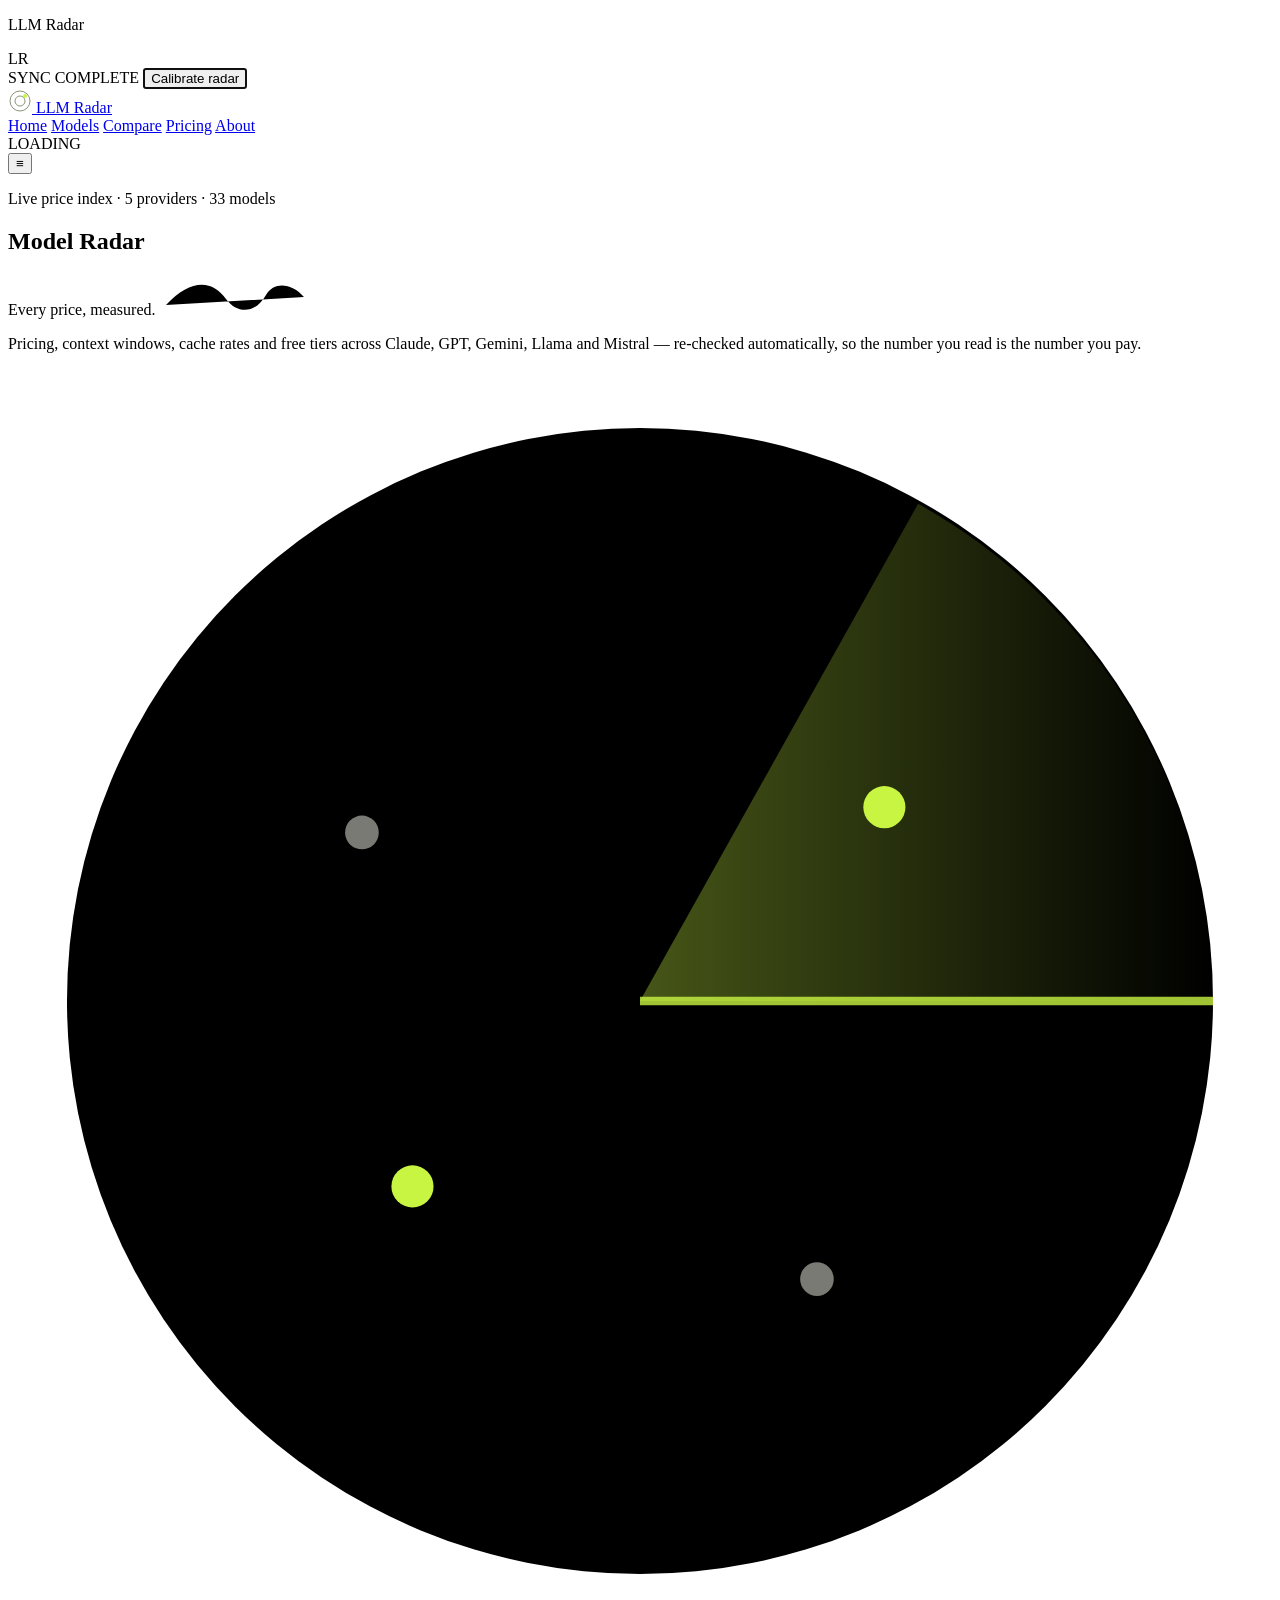
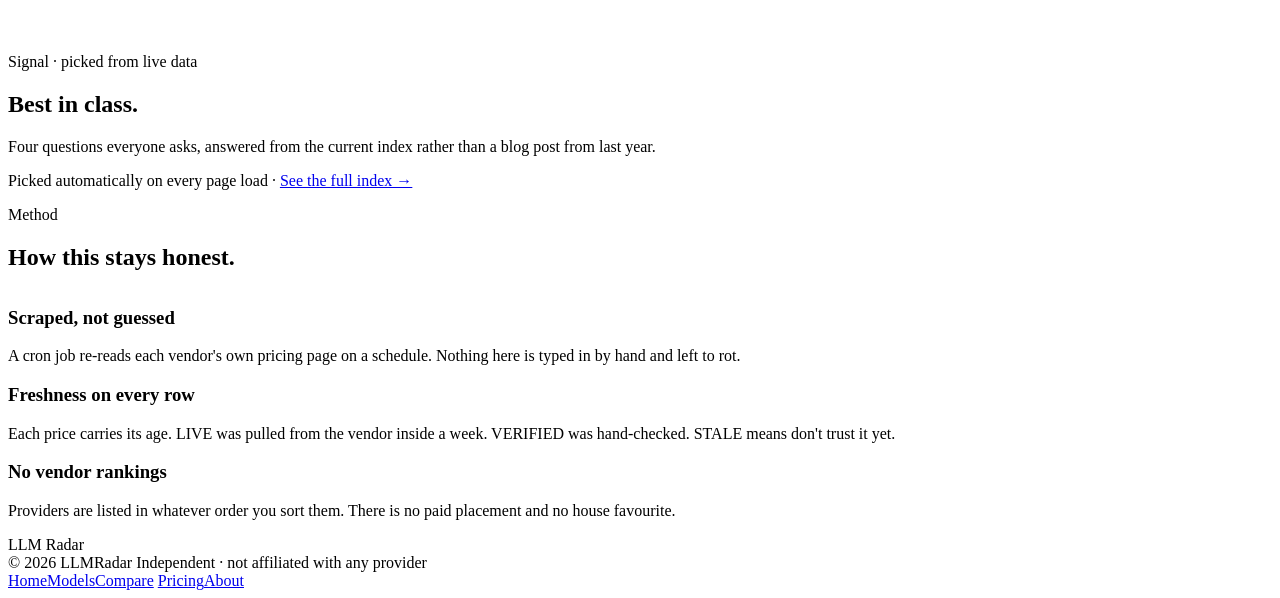
==== static/index.html @ 9550b8ca "Deploy to GitHub Pages via Actions Scraper runs on a 6-hourly cron in CI, exports the DB to static J" ====
<!doctype html>
<html lang="en">
<head>
<meta charset="utf-8">
<meta name="viewport" content="width=device-width, initial-scale=1">
<title>LLMRadar — The LLM Price Index</title>
<meta name="description" content="Live pricing, context windows, cache rates and free tiers for every major AI model — Claude, GPT, Gemini, Llama and Mistral. Updated automatically.">
<link rel="icon" href="data:image/svg+xml,%3Csvg xmlns='http://www.w3.org/2000/svg' viewBox='0 0 100 100'%3E%3Crect width='100' height='100' fill='%231a2415'/%3E%3Ccircle cx='50' cy='50' r='30' fill='none' stroke='%23c8f542' stroke-width='6'/%3E%3Cline x1='50' y1='50' x2='74' y2='26' stroke='%23c8f542' stroke-width='6'/%3E%3C/svg%3E">
<link rel="preconnect" href="https://fonts.googleapis.com">
<link rel="preconnect" href="https://fonts.gstatic.com" crossorigin>
<link href="https://fonts.googleapis.com/css2?family=Fraunces:ital,opsz,wght@0,9..144,400..650;1,9..144,400..650&family=Archivo:wght@400;500;600;700&family=JetBrains+Mono:wght@400;500;700&display=swap" rel="stylesheet">
<link rel="stylesheet" href="styles.css">
</head>
<body aria-busy="true">

<div id="gate">
  <p class="gate-kicker">LLM Radar</p>
  <div class="gate-mark">LR</div>
  <div class="gate-rule"></div>
  <span class="gate-counter">SYNCING 000</span>
  <button class="gate-btn" type="button">
    <span class="gate-btn-label">Calibrate radar</span>
    <span class="gate-progress"></span>
  </button>
</div>

<header class="site-header">
  <div class="header-inner">
    <a class="brand" href="index.html">
      <svg width="24" height="24" viewBox="0 0 24 24" aria-hidden="true">
        <circle cx="12" cy="12" r="10" fill="none" stroke="#8a9578" stroke-width="1"/>
        <circle cx="12" cy="12" r="5" fill="none" stroke="#8a9578" stroke-width="1"/>
        <circle cx="17" cy="7" r="2" fill="#c8f542"/>
      </svg>
      LLM Radar
    </a>
    <nav class="nav">
      <a href="index.html">Home</a>
      <a href="models.html">Models</a>
      <a href="compare.html">Compare</a>
      <a href="pricing.html">Pricing</a>
      <a href="about.html">About</a>
    </nav>
    <div class="header-status"><span class="dot live"></span><span class="header-status-text">LOADING</span></div>
    <button class="nav-toggle" type="button" aria-expanded="false" aria-label="Menu">≡</button>
  </div>
</header>

<main>
  <section class="hero">
    <div class="wrap hero-inner" id="hero">
      <p class="eyebrow reveal-word" style="animation-delay:0ms">Live price index · 5 providers · <span id="eyebrow-count">33</span> models</p>

      <h1 class="display">
        <span class="reveal-word" style="animation-delay:70ms">Model</span>
        <span class="reveal-word ital lime" style="animation-delay:140ms">Radar</span>
      </h1>

      <p class="hero-sub">
        <span class="reveal-word" style="animation-delay:210ms">Every price,</span>
        <span class="reveal-word lime" style="animation-delay:280ms">measured.</span>
        <svg class="scribble" width="150" height="40" viewBox="0 0 150 40" aria-hidden="true">
          <path d="M6 30 C30 4, 52 4, 66 24 C78 40, 96 38, 106 20 C114 6, 132 8, 144 22"/>
        </svg>
      </p>

      <p class="hero-lede reveal-word" style="animation-delay:350ms">
        Pricing, context windows, cache rates and free tiers across Claude, GPT, Gemini, Llama and
        Mistral — re-checked automatically, so the number you read is the number you pay.
      </p>

      <svg class="radar" viewBox="0 0 150 150" aria-hidden="true">
        <defs>
          <linearGradient id="sweepg" x1="0" y1="0" x2="1" y2="0">
            <stop offset="0%" stop-color="#c8f542" stop-opacity="0.35"/>
            <stop offset="100%" stop-color="#c8f542" stop-opacity="0"/>
          </linearGradient>
        </defs>
        <circle class="ring" cx="75" cy="75" r="68"/>
        <circle class="ring" cx="75" cy="75" r="40"/>
        <line class="cross" x1="7" y1="75" x2="143" y2="75"/>
        <line class="cross" x1="75" y1="7" x2="75" y2="143"/>
        <g class="sweep"><path d="M75 75 L143 75 A68 68 0 0 0 108 16 Z" fill="url(#sweepg)"/>
          <line x1="75" y1="75" x2="143" y2="75" stroke="#c8f542" stroke-width="1" opacity="0.8"/></g>
        <circle cx="104" cy="52" r="2.5" fill="#c8f542"/>
        <circle cx="48" cy="97" r="2.5" fill="#c8f542"/>
        <circle cx="96" cy="108" r="2" fill="#f1f4e6" opacity="0.5"/>
        <circle cx="42" cy="55" r="2" fill="#f1f4e6" opacity="0.5"/>
      </svg>

      <div class="stat-grid" id="stats"></div>
    </div>

    <div class="ticker" id="ticker" aria-hidden="true"><div class="ticker-track"></div></div>
  </section>

  <section class="sec">
    <div class="wrap">
      <p class="eyebrow">Signal · picked from live data</p>
      <h2 class="display">Best in <span class="q">class.</span></h2>
      <p class="sec-lede">Four questions everyone asks, answered from the current index rather than a blog post from last year.</p>
      <div class="card-grid" id="picks"></div>
      <p class="table-foot">Picked automatically on every page load · <a class="linkbtn" href="compare.html">See the full index →</a></p>
    </div>
  </section>

  <section class="sec">
    <div class="wrap">
      <p class="eyebrow">Method</p>
      <h2 class="display">How this stays <span class="q">honest.</span></h2>
      <div class="card-grid" style="margin-top:36px">
        <div class="card">
          <h3>Scraped, not guessed</h3>
          <p class="card-best">A cron job re-reads each vendor's own pricing page on a schedule. Nothing here is typed in by hand and left to rot.</p>
        </div>
        <div class="card">
          <h3>Freshness on every row</h3>
          <p class="card-best">Each price carries its age. <span class="lime">LIVE</span> was pulled from the vendor inside a week. VERIFIED was hand-checked. STALE means don't trust it yet.</p>
        </div>
        <div class="card">
          <h3>No vendor rankings</h3>
          <p class="card-best">Providers are listed in whatever order you sort them. There is no paid placement and no house favourite.</p>
        </div>
      </div>
    </div>
  </section>
</main>

<footer class="site-footer">
  <div class="wrap">
    <div class="ghost-mark">LLM Radar</div>
    <div class="foot-meta">
      <span>© 2026 LLMRadar</span>
      <span>Independent · not affiliated with any provider</span>
      <nav>
        <a href="index.html">Home</a><a href="models.html">Models</a><a href="compare.html">Compare</a>
        <a href="pricing.html">Pricing</a><a href="about.html">About</a>
      </nav>
    </div>
  </div>
</footer>

<script src="core.js"></script>
<script>
LR.boot(function (models) {
  const { esc, usd, tokens, freshness } = LR;

  document.getElementById("eyebrow-count").textContent = models.length;
  document.getElementById("hero").classList.add("revealed");

  /* ---- stats ---- */
  const priced = models.filter((m) => m.input_price != null);
  const live = models.filter((m) => freshness(m).state === "live");
  const cheapest = [...priced].sort((a, b) => a.input_price - b.input_price)[0];
  const providers = [...new Set(models.map((m) => m.provider))];

  document.getElementById("stats").innerHTML = [
    ["Models tracked", models.length, "Across " + providers.length + " providers"],
    ["Providers", providers.length, providers.map((p) => LR.PROVIDER_LABEL[p] || p).join(" · ")],
    ["Live rows", `<span class="lime">${live.length}</span>`, "Re-fetched < 7 days"],
    ["Cheapest input", cheapest ? usd(cheapest.input_price) : "—",
      cheapest ? esc(cheapest.model_id) + " · per 1M" : ""],
  ].map(([k, v, s]) =>
    `<div class="stat"><div class="k">${k}</div><div class="v">${v}</div><span class="s">${s}</span></div>`
  ).join("");

  LR.observe(".stat-grid");

  /* ---- ticker ---- */
  const items = [...priced].sort((a, b) => a.input_price - b.input_price).slice(0, 10)
    .map((m) => `<span class="ticker-item">${esc(m.name)} <b>${usd(m.input_price)} / ${usd(m.output_price) || "—"}</b></span>`)
    .join("");
  document.querySelector(".ticker-track").innerHTML = items + items;

  /* ---- best-in-class picks ---- */
  const byLowest = (arr, key) => arr.filter((m) => m[key] != null).sort((a, b) => a[key] - b[key])[0];
  const byHighest = (arr, key) => arr.filter((m) => m[key] != null).sort((a, b) => b[key] - a[key])[0];

  const picks = [
    ["Cheapest to run", byLowest(priced, "input_price"), "Lowest input price per 1M tokens"],
    ["Biggest context", byHighest(models, "context_window"), "Most tokens in a single prompt"],
    ["Best for coding", models.find((m) => m.category === "coding"), "Vendor-stated coding specialism"],
    ["Best for reasoning", models.find((m) => m.category === "reasoning"), "Built for multi-step problems"],
  ].filter(([, m]) => m);

  document.getElementById("picks").innerHTML = picks.map(([title, m, why]) => `
    <div class="card">
      <div class="card-top">
        <div>
          <p class="eyebrow no-rule" style="margin-bottom:10px">${title}</p>
          <h3>${esc(m.name)}</h3>
          <span class="m-id">${esc(m.model_id)}</span>
        </div>
      </div>
      <p class="card-best">${esc(m.best_for || why)}</p>
      <div class="card-rows">
        <div class="card-row"><span class="rk">Input</span><span class="rv">${usd(m.input_price) || "—"}</span></div>
        <div class="card-row"><span class="rk">Output</span><span class="rv">${usd(m.output_price) || "—"}</span></div>
        <div class="card-row"><span class="rk">Context</span><span class="rv">${tokens(m.context_window) || "—"}</span></div>
      </div>
      ${LR.freshBadge(m)}
    </div>`).join("");
});
</script>
</body>
</html>
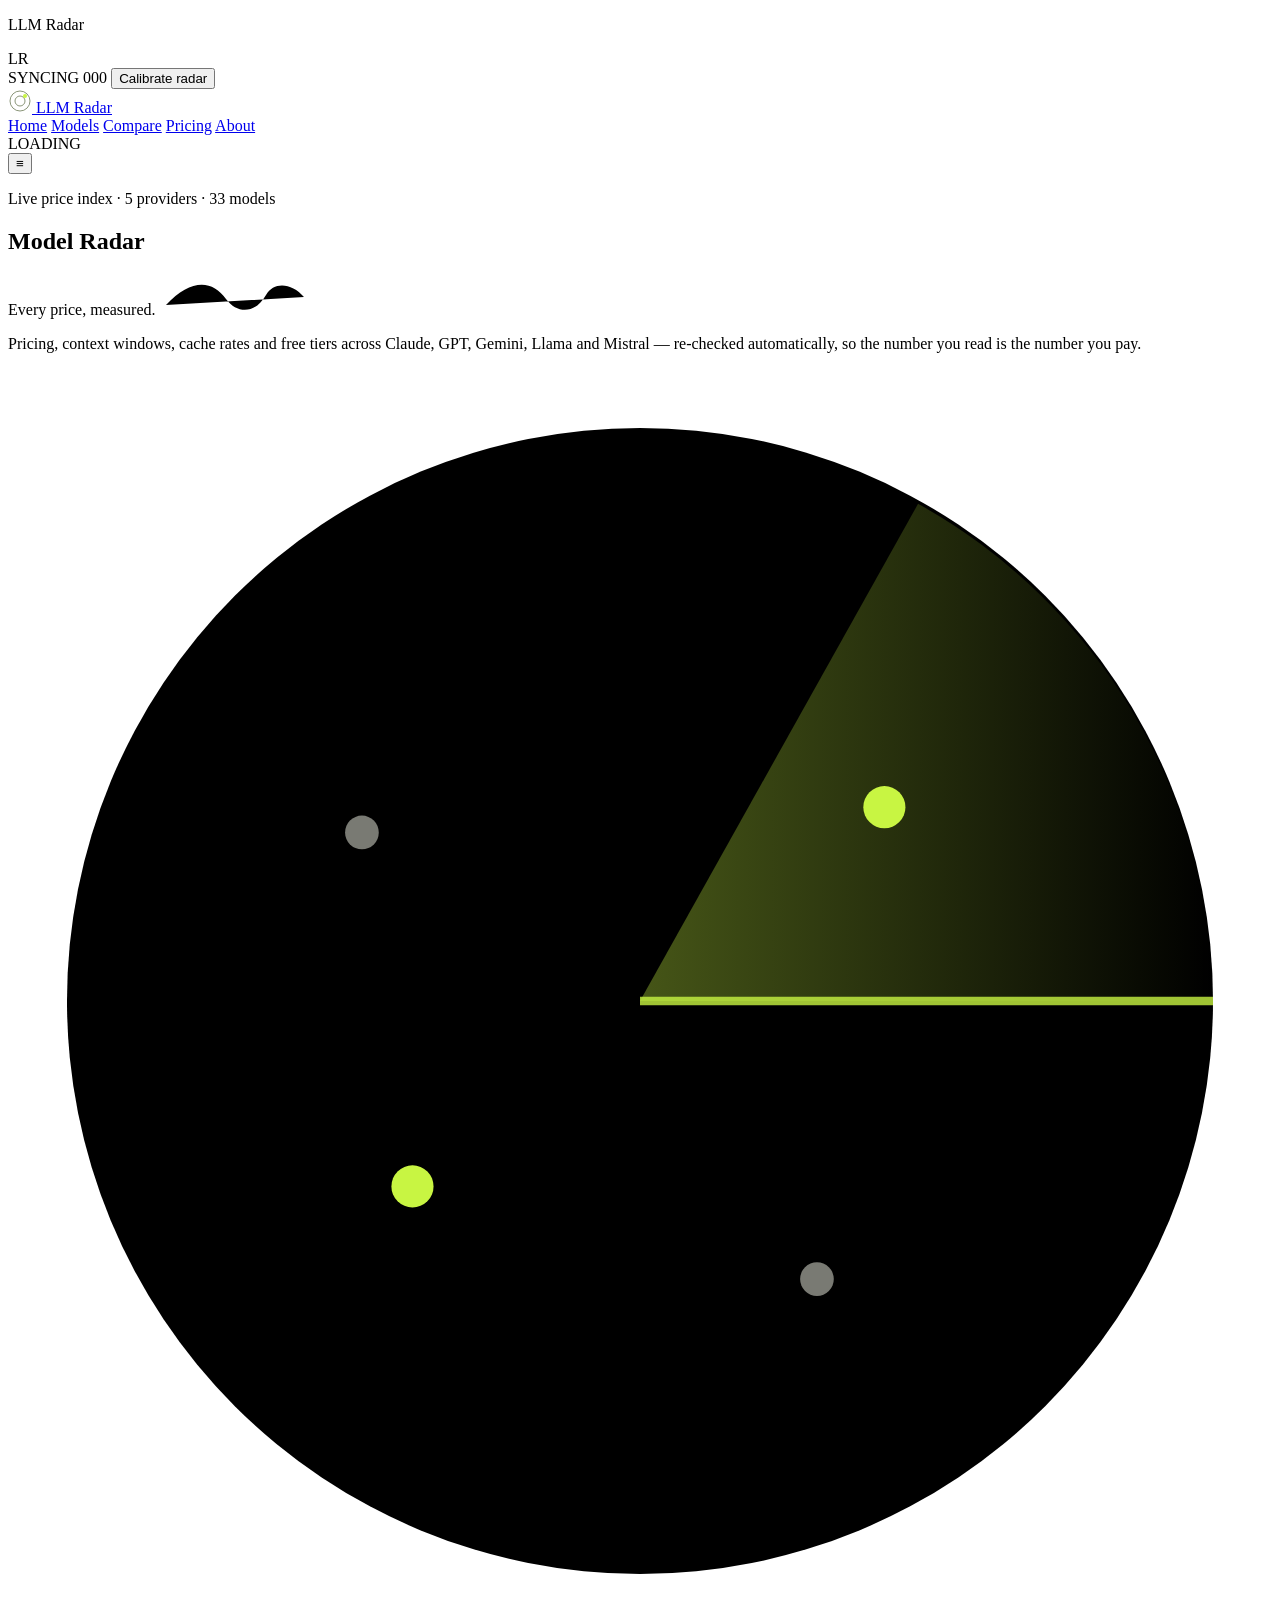
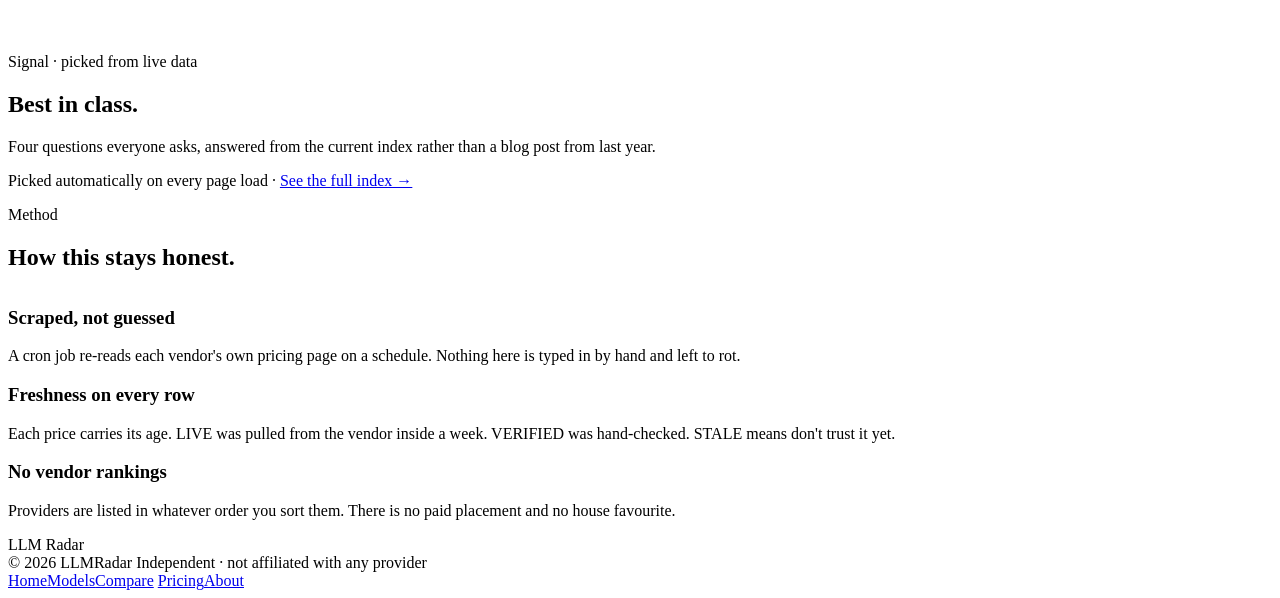
==== commit 4b9899c1: "Initial commit: LLMRadar AI model price and capability index. Cron-refreshed scraper writes to SQLit" ====
--- a/static/index.html
+++ b/static/index.html
@@ -9,7 +9,7 @@
 <link rel="preconnect" href="https://fonts.googleapis.com">
 <link rel="preconnect" href="https://fonts.gstatic.com" crossorigin>
 <link href="https://fonts.googleapis.com/css2?family=Fraunces:ital,opsz,wght@0,9..144,400..650;1,9..144,400..650&family=Archivo:wght@400;500;600;700&family=JetBrains+Mono:wght@400;500;700&display=swap" rel="stylesheet">
-<link rel="stylesheet" href="styles.css">
+<link rel="stylesheet" href="/styles.css">
 </head>
 <body aria-busy="true">
 
@@ -26,7 +26,7 @@
 
 <header class="site-header">
   <div class="header-inner">
-    <a class="brand" href="index.html">
+    <a class="brand" href="/">
       <svg width="24" height="24" viewBox="0 0 24 24" aria-hidden="true">
         <circle cx="12" cy="12" r="10" fill="none" stroke="#8a9578" stroke-width="1"/>
         <circle cx="12" cy="12" r="5" fill="none" stroke="#8a9578" stroke-width="1"/>
@@ -35,11 +35,11 @@
       LLM Radar
     </a>
     <nav class="nav">
-      <a href="index.html">Home</a>
-      <a href="models.html">Models</a>
-      <a href="compare.html">Compare</a>
-      <a href="pricing.html">Pricing</a>
-      <a href="about.html">About</a>
+      <a href="/">Home</a>
+      <a href="/models">Models</a>
+      <a href="/compare">Compare</a>
+      <a href="/pricing">Pricing</a>
+      <a href="/about">About</a>
     </nav>
     <div class="header-status"><span class="dot live"></span><span class="header-status-text">LOADING</span></div>
     <button class="nav-toggle" type="button" aria-expanded="false" aria-label="Menu">≡</button>
@@ -100,7 +100,7 @@
       <h2 class="display">Best in <span class="q">class.</span></h2>
       <p class="sec-lede">Four questions everyone asks, answered from the current index rather than a blog post from last year.</p>
       <div class="card-grid" id="picks"></div>
-      <p class="table-foot">Picked automatically on every page load · <a class="linkbtn" href="compare.html">See the full index →</a></p>
+      <p class="table-foot">Picked automatically on every page load · <a class="linkbtn" href="/compare">See the full index →</a></p>
     </div>
   </section>
 
@@ -133,14 +133,14 @@
       <span>© 2026 LLMRadar</span>
       <span>Independent · not affiliated with any provider</span>
       <nav>
-        <a href="index.html">Home</a><a href="models.html">Models</a><a href="compare.html">Compare</a>
-        <a href="pricing.html">Pricing</a><a href="about.html">About</a>
+        <a href="/">Home</a><a href="/models">Models</a><a href="/compare">Compare</a>
+        <a href="/pricing">Pricing</a><a href="/about">About</a>
       </nav>
     </div>
   </div>
 </footer>
 
-<script src="core.js"></script>
+<script src="/core.js"></script>
 <script>
 LR.boot(function (models) {
   const { esc, usd, tokens, freshness } = LR;
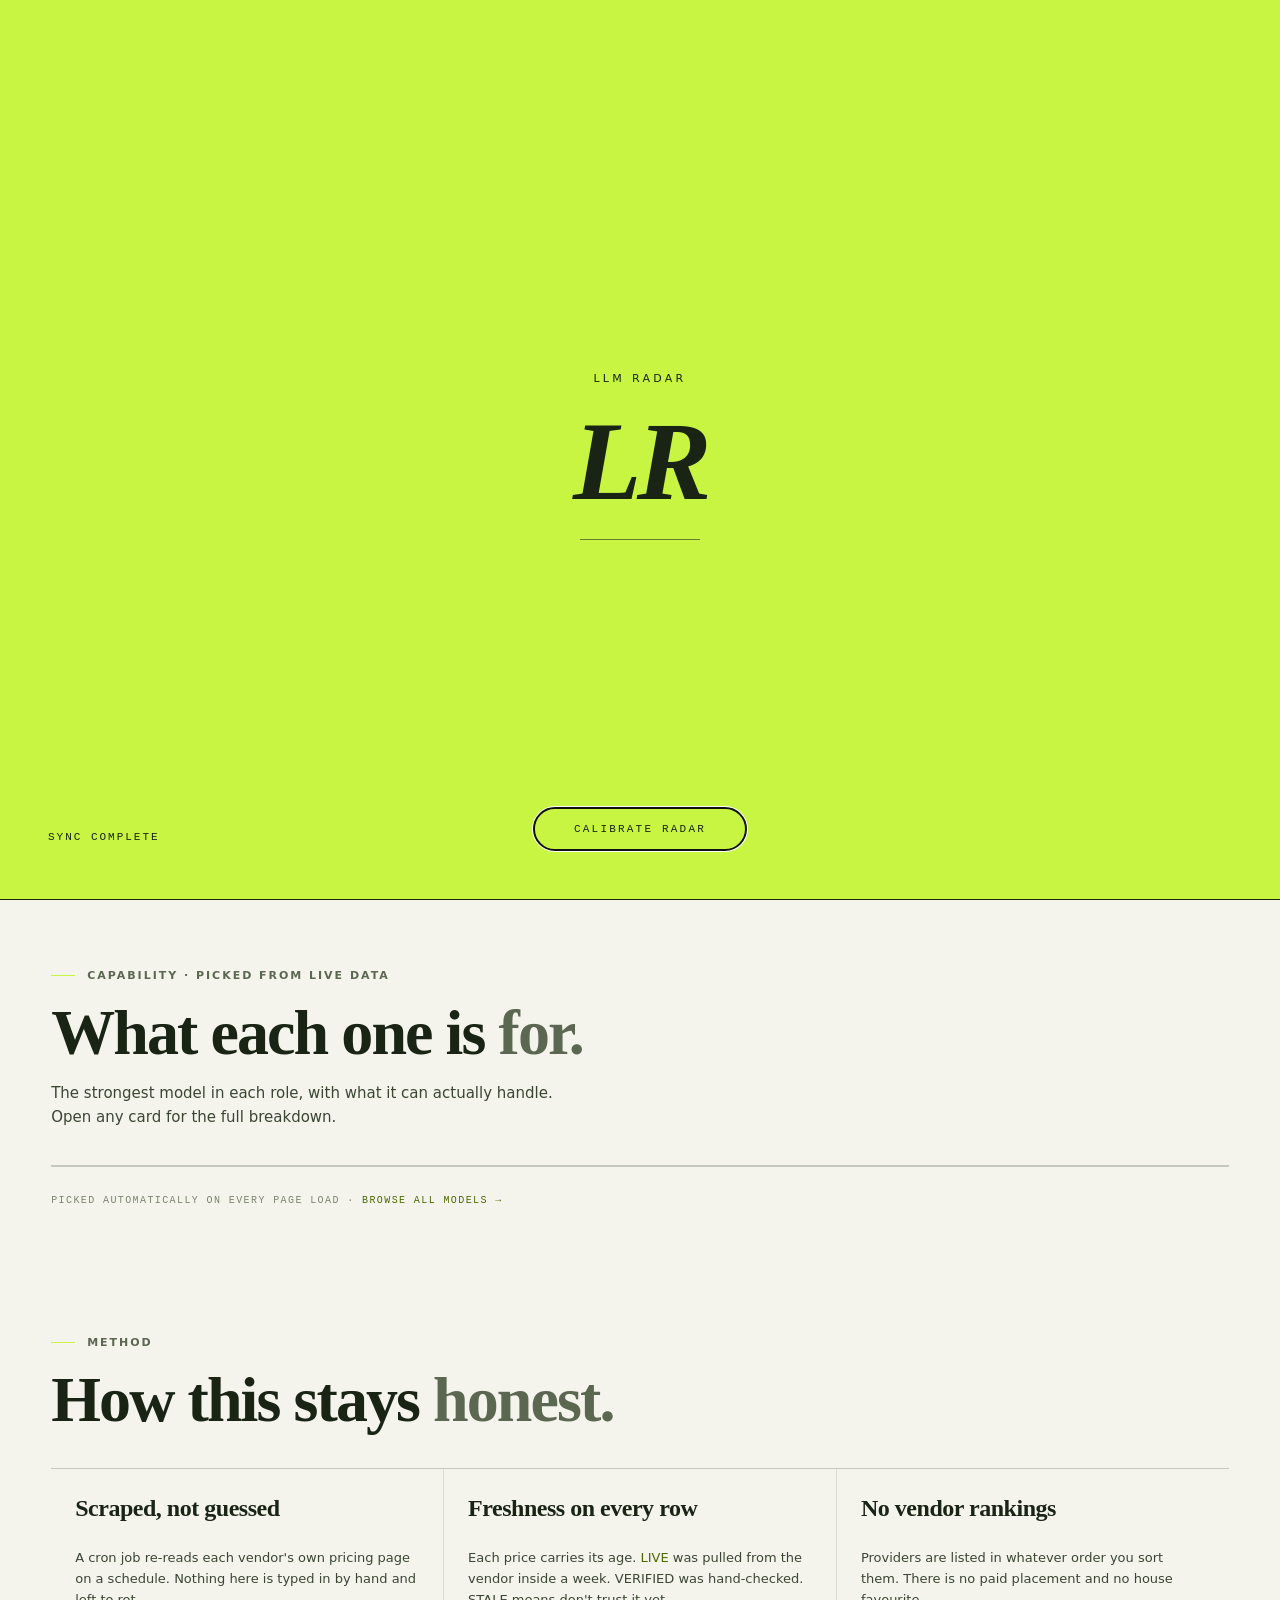
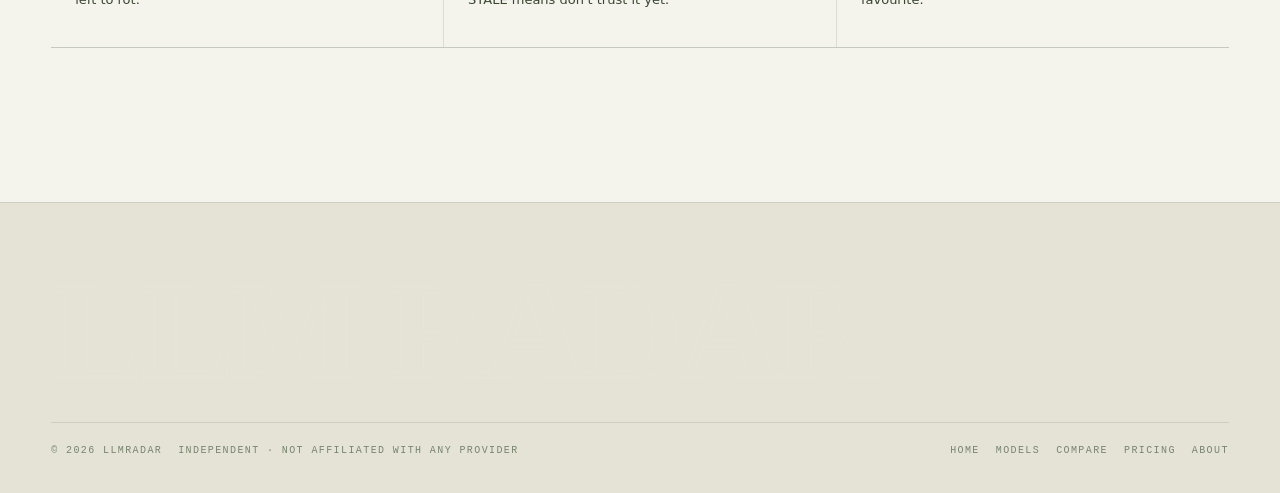
==== commit 8389fdd9: "Add light/dark theme, model detail view, and remove pricing from Home and Models Pricing is now conf" ====
--- a/static/index.html
+++ b/static/index.html
@@ -9,7 +9,8 @@
 <link rel="preconnect" href="https://fonts.googleapis.com">
 <link rel="preconnect" href="https://fonts.gstatic.com" crossorigin>
 <link href="https://fonts.googleapis.com/css2?family=Fraunces:ital,opsz,wght@0,9..144,400..650;1,9..144,400..650&family=Archivo:wght@400;500;600;700&family=JetBrains+Mono:wght@400;500;700&display=swap" rel="stylesheet">
-<link rel="stylesheet" href="/styles.css">
+<script>try{var t=localStorage.getItem("lr-theme")||(matchMedia("(prefers-color-scheme: light)").matches?"light":"dark");document.documentElement.setAttribute("data-theme",t)}catch(e){}</script>
+<link rel="stylesheet" href="styles.css">
 </head>
 <body aria-busy="true">
 
@@ -26,7 +27,7 @@
 
 <header class="site-header">
   <div class="header-inner">
-    <a class="brand" href="/">
+    <a class="brand" href="index.html">
       <svg width="24" height="24" viewBox="0 0 24 24" aria-hidden="true">
         <circle cx="12" cy="12" r="10" fill="none" stroke="#8a9578" stroke-width="1"/>
         <circle cx="12" cy="12" r="5" fill="none" stroke="#8a9578" stroke-width="1"/>
@@ -35,13 +36,17 @@
       LLM Radar
     </a>
     <nav class="nav">
-      <a href="/">Home</a>
-      <a href="/models">Models</a>
-      <a href="/compare">Compare</a>
-      <a href="/pricing">Pricing</a>
-      <a href="/about">About</a>
+      <a href="index.html">Home</a>
+      <a href="models.html">Models</a>
+      <a href="compare.html">Compare</a>
+      <a href="pricing.html">Pricing</a>
+      <a href="about.html">About</a>
     </nav>
     <div class="header-status"><span class="dot live"></span><span class="header-status-text">LOADING</span></div>
+    <button class="theme-toggle" type="button" aria-label="Switch theme">
+      <svg class="i-moon" width="15" height="15" viewBox="0 0 24 24" fill="none" stroke="currentColor" stroke-width="2" stroke-linecap="round" stroke-linejoin="round" aria-hidden="true"><path d="M21 12.79A9 9 0 1 1 11.21 3 7 7 0 0 0 21 12.79z"/></svg>
+      <svg class="i-sun" width="15" height="15" viewBox="0 0 24 24" fill="none" stroke="currentColor" stroke-width="2" stroke-linecap="round" stroke-linejoin="round" aria-hidden="true"><circle cx="12" cy="12" r="4"/><path d="M12 2v2M12 20v2M4.9 4.9l1.4 1.4M17.7 17.7l1.4 1.4M2 12h2M20 12h2M4.9 19.1l1.4-1.4M17.7 6.3l1.4-1.4"/></svg>
+    </button>
     <button class="nav-toggle" type="button" aria-expanded="false" aria-label="Menu">≡</button>
   </div>
 </header>
@@ -52,21 +57,22 @@
       <p class="eyebrow reveal-word" style="animation-delay:0ms">Live price index · 5 providers · <span id="eyebrow-count">33</span> models</p>
 
       <h1 class="display">
-        <span class="reveal-word" style="animation-delay:70ms">Model</span>
+        <span class="reveal-word" style="animation-delay:70ms">LLM</span>
         <span class="reveal-word ital lime" style="animation-delay:140ms">Radar</span>
       </h1>
 
       <p class="hero-sub">
-        <span class="reveal-word" style="animation-delay:210ms">Every price,</span>
-        <span class="reveal-word lime" style="animation-delay:280ms">measured.</span>
+        <span class="reveal-word" style="animation-delay:210ms">Know what each one</span>
+        <span class="reveal-word lime" style="animation-delay:280ms">can do.</span>
         <svg class="scribble" width="150" height="40" viewBox="0 0 150 40" aria-hidden="true">
           <path d="M6 30 C30 4, 52 4, 66 24 C78 40, 96 38, 106 20 C114 6, 132 8, 144 22"/>
         </svg>
       </p>
 
       <p class="hero-lede reveal-word" style="animation-delay:350ms">
-        Pricing, context windows, cache rates and free tiers across Claude, GPT, Gemini, Llama and
-        Mistral — re-checked automatically, so the number you read is the number you pay.
+        What every major AI model is actually good at — context windows, vision, tool use,
+        reasoning modes and open weights across Claude, GPT, Gemini, Llama and Mistral,
+        re-checked automatically.
       </p>
 
       <svg class="radar" viewBox="0 0 150 150" aria-hidden="true">
@@ -96,11 +102,13 @@
 
   <section class="sec">
     <div class="wrap">
-      <p class="eyebrow">Signal · picked from live data</p>
-      <h2 class="display">Best in <span class="q">class.</span></h2>
-      <p class="sec-lede">Four questions everyone asks, answered from the current index rather than a blog post from last year.</p>
+      <p class="eyebrow">Capability · picked from live data</p>
+      <h2 class="display">What each one is <span class="q">for.</span></h2>
+      <p class="sec-lede">The strongest model in each role, with what it can actually handle.
+        Open any card for the full breakdown.</p>
       <div class="card-grid" id="picks"></div>
-      <p class="table-foot">Picked automatically on every page load · <a class="linkbtn" href="/compare">See the full index →</a></p>
+      <p class="table-foot">Picked automatically on every page load ·
+        <a class="linkbtn" href="models.html">Browse all models →</a></p>
     </div>
   </section>
 
@@ -133,58 +141,75 @@
       <span>© 2026 LLMRadar</span>
       <span>Independent · not affiliated with any provider</span>
       <nav>
-        <a href="/">Home</a><a href="/models">Models</a><a href="/compare">Compare</a>
-        <a href="/pricing">Pricing</a><a href="/about">About</a>
+        <a href="index.html">Home</a><a href="models.html">Models</a><a href="compare.html">Compare</a>
+        <a href="pricing.html">Pricing</a><a href="about.html">About</a>
       </nav>
     </div>
   </div>
 </footer>
 
-<script src="/core.js"></script>
+<script src="core.js"></script>
 <script>
+/* Home is capability-only by design: no prices appear on this page.
+   Pricing lives on the Compare and Pricing tabs. */
 LR.boot(function (models) {
-  const { esc, usd, tokens, freshness } = LR;
+  const { esc, tokens, freshness, capCount, CAPS } = LR;
 
   document.getElementById("eyebrow-count").textContent = models.length;
   document.getElementById("hero").classList.add("revealed");
 
-  /* ---- stats ---- */
-  const priced = models.filter((m) => m.input_price != null);
+  /* ---- stats (capability-led) ---- */
   const live = models.filter((m) => freshness(m).state === "live");
-  const cheapest = [...priced].sort((a, b) => a.input_price - b.input_price)[0];
   const providers = [...new Set(models.map((m) => m.provider))];
+  const vision = models.filter((m) => m.capabilities && m.capabilities.vision);
+  const widest = [...models].filter((m) => m.context_window != null)
+    .sort((a, b) => b.context_window - a.context_window)[0];
 
   document.getElementById("stats").innerHTML = [
     ["Models tracked", models.length, "Across " + providers.length + " providers"],
     ["Providers", providers.length, providers.map((p) => LR.PROVIDER_LABEL[p] || p).join(" · ")],
-    ["Live rows", `<span class="lime">${live.length}</span>`, "Re-fetched < 7 days"],
-    ["Cheapest input", cheapest ? usd(cheapest.input_price) : "—",
-      cheapest ? esc(cheapest.model_id) + " · per 1M" : ""],
+    ["Live rows", `<span class="lime">${live.length}</span>`, "Re-checked < 7 days"],
+    ["Largest context", widest ? tokens(widest.context_window) : "—",
+      widest ? esc(widest.name) : ""],
   ].map(([k, v, s]) =>
-    `<div class="stat"><div class="k">${k}</div><div class="v">${v}</div><span class="s">${s}</span></div>`
+    `<div class="stat"><div class="k">${k}</div><div class="v">${v}</div><span class="s">${esc(s)}</span></div>`
   ).join("");
 
   LR.observe(".stat-grid");
 
-  /* ---- ticker ---- */
-  const items = [...priced].sort((a, b) => a.input_price - b.input_price).slice(0, 10)
-    .map((m) => `<span class="ticker-item">${esc(m.name)} <b>${usd(m.input_price)} / ${usd(m.output_price) || "—"}</b></span>`)
-    .join("");
+  /* ---- ticker: capabilities, not prices ---- */
+  const items = [...models]
+    .sort((a, b) => (b.context_window || 0) - (a.context_window || 0))
+    .slice(0, 12)
+    .map((m) => {
+      const c = m.capabilities || {};
+      const tags = CAPS.filter(([k]) => c[k]).slice(0, 3).map(([, l]) => l).join(" · ");
+      return `<span class="ticker-item">${esc(m.name)} <b>${tokens(m.context_window) || "—"}${tags ? " · " + esc(tags) : ""}</b></span>`;
+    }).join("");
   document.querySelector(".ticker-track").innerHTML = items + items;
 
-  /* ---- best-in-class picks ---- */
-  const byLowest = (arr, key) => arr.filter((m) => m[key] != null).sort((a, b) => a[key] - b[key])[0];
-  const byHighest = (arr, key) => arr.filter((m) => m[key] != null).sort((a, b) => b[key] - a[key])[0];
+  /* ---- capability picks ---- */
+  const widestOf = (arr) => [...arr].filter((m) => m.context_window != null)
+    .sort((a, b) => b.context_window - a.context_window)[0];
+  const mostCapable = [...models].sort((a, b) => capCount(b) - capCount(a))[0];
 
   const picks = [
-    ["Cheapest to run", byLowest(priced, "input_price"), "Lowest input price per 1M tokens"],
-    ["Biggest context", byHighest(models, "context_window"), "Most tokens in a single prompt"],
-    ["Best for coding", models.find((m) => m.category === "coding"), "Vendor-stated coding specialism"],
-    ["Best for reasoning", models.find((m) => m.category === "reasoning"), "Built for multi-step problems"],
+    ["Best for coding", models.find((m) => m.category === "coding")],
+    ["Best for reasoning", models.find((m) => m.category === "reasoning")],
+    ["Largest context", widestOf(models)],
+    ["Most capable", mostCapable],
+    ["Best for vision", widestOf(vision) || vision[0]],
+    ["Open weights", models.find((m) => m.capabilities && m.capabilities.open_weights)],
   ].filter(([, m]) => m);
 
-  document.getElementById("picks").innerHTML = picks.map(([title, m, why]) => `
-    <div class="card">
+  // de-duplicate so the same model does not win two slots
+  const seen = new Set();
+  const unique = picks.filter(([, m]) => !seen.has(m.model_id) && seen.add(m.model_id)).slice(0, 4);
+
+  document.getElementById("picks").innerHTML = unique.map(([title, m]) => {
+    const c = m.capabilities || {};
+    return `
+    <article class="card">
       <div class="card-top">
         <div>
           <p class="eyebrow no-rule" style="margin-bottom:10px">${title}</p>
@@ -192,14 +217,16 @@
           <span class="m-id">${esc(m.model_id)}</span>
         </div>
       </div>
-      <p class="card-best">${esc(m.best_for || why)}</p>
-      <div class="card-rows">
-        <div class="card-row"><span class="rk">Input</span><span class="rv">${usd(m.input_price) || "—"}</span></div>
-        <div class="card-row"><span class="rk">Output</span><span class="rv">${usd(m.output_price) || "—"}</span></div>
-        <div class="card-row"><span class="rk">Context</span><span class="rv">${tokens(m.context_window) || "—"}</span></div>
+      <p class="card-desc">${esc(LR.shortDescribe(m))}</p>
+      <div class="capstrip">${CAPS.filter(([k]) => c[k]).slice(0, 4)
+        .map(([, l]) => `<span class="captag">${esc(l)}</span>`).join("")}</div>
+      <div class="card-actions">
+        <button class="viewmore" type="button" data-detail="${esc(m.model_id)}">View more →</button>
       </div>
-      ${LR.freshBadge(m)}
-    </div>`).join("");
+    </article>`;
+  }).join("");
+
+  LR.wireDetails(models);
 });
 </script>
 </body>
--- a/static/styles.css
+++ b/static/styles.css
@@ -0,0 +1,1498 @@
+/* ============================================================
+   LLMRadar — "The LLM Price Index"
+   Dark instrument deck. One rationed lime signal.
+   ============================================================ */
+
+:root {
+  /* Ground */
+  --ink: #0f1509;
+  --bg: #1a2415;
+  --bg-2: #202b18;
+  --surface-1: #232f1b;
+  --surface-2: #2b3a20;
+  --surface-3: #35472a;
+
+  /* Text tiers */
+  --text-1: #f1f4e6;
+  --text-2: #c9d1b4;
+  --text-3: #a2ab8e;
+  --text-4: #8a9578;
+
+  /* Accent — rationed.
+     --lime is a FILL (always has dark ink on top, so it is theme-stable).
+     --accent-text is the accent used AS TEXT, which must darken on light
+     grounds: #c8f542 on white is ~1.4:1 and unreadable. */
+  --lime: #c8f542;
+  --lime-ink: #1a2415;
+  --accent-text: #c8f542;
+  --accent-rule: #c8f542;
+  --lime-wash: rgba(200, 245, 66, 0.06);
+  --lime-ring: rgba(200, 245, 66, 0.45);
+
+  /* Hairlines */
+  --line: rgba(241, 244, 230, 0.08);
+  --line-2: rgba(241, 244, 230, 0.16);
+  --line-3: rgba(241, 244, 230, 0.28);
+  --header-bg: rgba(26, 36, 21, 0.82);
+  --contour-op: 0.055;
+
+  --r-sm: 6px;
+  --r-md: 10px;
+  --r-pill: 999px;
+
+  --ease-house: cubic-bezier(0.65, 0.05, 0, 1);
+  --ease-out: cubic-bezier(0.22, 1, 0.36, 1);
+  --ease-quick: cubic-bezier(0.4, 0, 0.2, 1);
+
+  --dur-1: 100ms; --dur-2: 150ms; --dur-3: 250ms;
+  --dur-4: 400ms; --dur-5: 650ms; --dur-6: 750ms;
+
+  --header-h: 60px;
+  --wrap: 1600px;
+
+  color-scheme: dark;
+}
+
+/* Light theme — roles inverted, accent darkened so it survives on cream */
+:root[data-theme="light"] {
+  --ink: #e4e3d6;
+  --bg: #f4f4ed;
+  --bg-2: #ebebe0;
+  --surface-1: #ffffff;
+  --surface-2: #f0f0e6;
+  --surface-3: #e6e6d8;
+
+  --text-1: #1a2415;
+  --text-2: #3a4632;
+  --text-3: #5c6752;
+  --text-4: #79846e;
+
+  --accent-text: #4c6800;
+  --accent-rule: #7fa218;
+  --lime-wash: rgba(160, 205, 30, 0.20);
+  --lime-ring: rgba(110, 150, 0, 0.55);
+
+  --line: rgba(26, 36, 21, 0.11);
+  --line-2: rgba(26, 36, 21, 0.20);
+  --line-3: rgba(26, 36, 21, 0.32);
+  --header-bg: rgba(244, 244, 237, 0.85);
+  --contour-op: 0.05;
+
+  color-scheme: light;
+}
+
+*, *::before, *::after { box-sizing: border-box; }
+
+html { -webkit-text-size-adjust: 100%; }
+
+body {
+  margin: 0;
+  background: var(--bg);
+  color: var(--text-2);
+  font-family: Archivo, system-ui, -apple-system, "Segoe UI", sans-serif;
+  font-size: 0.9375rem;
+  line-height: 1.6;
+  overflow-x: hidden;
+}
+
+/* Topographic contour overlay */
+body::before {
+  content: "";
+  position: fixed;
+  inset: 0;
+  z-index: 0;
+  pointer-events: none;
+  /* Masked, not tinted: the mask supplies the line shapes and --text-1
+     supplies the colour, so the contour follows the theme. */
+  background: var(--text-1);
+  opacity: var(--contour-op);
+  --contour-svg: url("data:image/svg+xml,%3Csvg xmlns='http://www.w3.org/2000/svg' width='1100' height='900' viewBox='0 0 1100 900'%3E%3Cg fill='none' stroke='%23000' stroke-width='1'%3E%3Cpath d='M-80,120 C180,30 340,220 560,130 C780,40 940,210 1180,120'/%3E%3Cpath d='M-80,190 C170,100 350,285 570,195 C790,105 950,275 1180,185'/%3E%3Cpath d='M-80,300 C200,215 330,395 580,300 C820,210 980,380 1180,295'/%3E%3Cpath d='M-80,430 C160,350 360,520 590,425 C810,335 1000,500 1180,415'/%3E%3Cpath d='M-80,560 C190,470 330,650 570,555 C800,465 980,630 1180,545'/%3E%3Cpath d='M-80,690 C170,600 350,780 580,685 C810,595 990,760 1180,675'/%3E%3Cpath d='M-80,810 C180,730 340,900 570,805 C800,715 980,880 1180,795'/%3E%3C/g%3E%3C/svg%3E");
+  -webkit-mask-image: var(--contour-svg);
+  mask-image: var(--contour-svg);
+  -webkit-mask-size: 1100px 900px;
+  mask-size: 1100px 900px;
+}
+
+main, .site-header, .site-footer, .compare-bar, .modal-root { position: relative; z-index: 1; }
+
+.wrap { max-width: var(--wrap); margin: 0 auto; padding: 0 clamp(20px, 4vw, 64px); }
+
+/* ============================================================
+   Typography primitives
+   ============================================================ */
+
+.display {
+  font-family: Fraunces, Georgia, "Times New Roman", serif;
+  font-optical-sizing: auto;
+  font-variation-settings: "opsz" 144, "SOFT" 0, "WONK" 0;
+  font-weight: 550;
+  line-height: 0.88;
+  letter-spacing: -0.03em;
+  color: var(--text-1);
+  margin: 0;
+}
+
+.mono {
+  font-family: "JetBrains Mono", ui-monospace, SFMono-Regular, Menlo, monospace;
+  font-variant-numeric: tabular-nums;
+}
+
+.eyebrow {
+  font-size: 0.6875rem;
+  font-weight: 600;
+  text-transform: uppercase;
+  letter-spacing: 0.18em;
+  color: var(--text-3);
+  margin: 0;
+  display: flex;
+  align-items: center;
+  gap: 12px;
+}
+.eyebrow::before {
+  content: "";
+  width: 24px;
+  height: 1px;
+  background: var(--lime);
+  flex: none;
+}
+.eyebrow.no-rule::before { display: none; }
+
+.lime { color: var(--accent-text); }
+.ital { font-style: italic; }
+
+/* ============================================================
+   Loading gate
+   ============================================================ */
+
+#gate {
+  position: fixed;
+  inset: 0;
+  z-index: 100;
+  background: var(--lime);
+  color: var(--lime-ink);
+  display: flex;
+  flex-direction: column;
+  align-items: center;
+  justify-content: center;
+  transform: translateY(0);
+  border-bottom: 1px solid var(--lime-ink);
+}
+#gate.lifting {
+  transform: translateY(-100%);
+  transition: transform var(--dur-6) var(--ease-house);
+}
+#gate[hidden] { display: none; }
+
+.gate-kicker {
+  font-size: 0.6875rem;
+  text-transform: uppercase;
+  letter-spacing: 0.3em;
+  font-weight: 500;
+  margin-bottom: 18px;
+}
+.gate-mark {
+  font-family: Fraunces, Georgia, serif;
+  font-style: italic;
+  font-weight: 550;
+  font-size: clamp(4rem, 14vw, 7rem);
+  letter-spacing: -0.04em;
+  line-height: 1;
+}
+.gate-rule { width: 120px; height: 1px; background: var(--lime-ink); margin-top: 22px; opacity: 0.55; }
+
+.gate-btn {
+  position: absolute;
+  bottom: 48px;
+  left: 50%;
+  transform: translateX(-50%);
+  height: 44px;
+  padding: 0 2.5rem;
+  background: transparent;
+  color: var(--lime-ink);
+  border: 1px solid var(--lime-ink);
+  border-radius: var(--r-pill);
+  font-family: "JetBrains Mono", monospace;
+  font-size: 0.6875rem;
+  text-transform: uppercase;
+  letter-spacing: 0.2em;
+  cursor: pointer;
+  overflow: hidden;
+  transition: background var(--dur-2) var(--ease-quick), color var(--dur-2) var(--ease-quick);
+}
+.gate-btn:hover { background: var(--lime-ink); color: var(--accent-text); }
+.gate-progress {
+  position: absolute;
+  left: 0; bottom: 0;
+  height: 2px;
+  width: 0%;
+  background: var(--lime-ink);
+  transition: width var(--dur-3) linear;
+}
+.gate-counter {
+  position: absolute;
+  bottom: 52px;
+  left: clamp(20px, 4vw, 48px);
+  font-family: "JetBrains Mono", monospace;
+  font-size: 0.6875rem;
+  letter-spacing: 0.18em;
+  text-transform: uppercase;
+}
+
+/* ============================================================
+   Header + nav tabs
+   ============================================================ */
+
+.site-header {
+  position: fixed;
+  top: 0; left: 0; right: 0;
+  z-index: 60;
+  height: var(--header-h);
+  display: flex;
+  align-items: center;
+  border-bottom: 1px solid transparent;
+  transition: background var(--dur-3) var(--ease-quick),
+              border-color var(--dur-3) var(--ease-quick),
+              backdrop-filter var(--dur-3) var(--ease-quick);
+}
+.site-header.scrolled {
+  background: var(--header-bg);
+  backdrop-filter: blur(12px);
+  -webkit-backdrop-filter: blur(12px);
+  border-bottom-color: var(--line-3);
+}
+.header-inner {
+  width: 100%;
+  max-width: var(--wrap);
+  margin: 0 auto;
+  padding: 0 clamp(20px, 4vw, 64px);
+  display: flex;
+  align-items: center;
+  gap: clamp(16px, 3vw, 40px);
+}
+
+.brand {
+  display: flex;
+  align-items: center;
+  gap: 10px;
+  text-decoration: none;
+  color: var(--text-1);
+  font-weight: 700;
+  font-size: 0.8125rem;
+  letter-spacing: 0.08em;
+  text-transform: uppercase;
+  flex: none;
+}
+.brand svg { display: block; flex: none; }
+
+.nav { display: flex; align-items: center; gap: clamp(4px, 1.4vw, 22px); }
+.nav a {
+  position: relative;
+  padding: 6px 2px;
+  color: var(--text-3);
+  text-decoration: none;
+  font-size: 0.8125rem;
+  font-weight: 500;
+  letter-spacing: 0.01em;
+  transition: color var(--dur-2) var(--ease-quick);
+  white-space: nowrap;
+}
+.nav a::after {
+  content: "";
+  position: absolute;
+  left: 0; right: 0; bottom: 0;
+  height: 1px;
+  background: var(--accent-rule);
+  transform: scaleX(0);
+  transform-origin: left;
+  transition: transform var(--dur-3) var(--ease-out);
+}
+.nav a:hover { color: var(--text-1); }
+.nav a:hover::after { transform: scaleX(1); }
+.nav a[aria-current="page"] { color: var(--text-1); }
+.nav a[aria-current="page"]::after { transform: scaleX(1); }
+
+.header-status {
+  margin-left: auto;
+  display: flex;
+  align-items: center;
+  gap: 8px;
+  padding: 5px 12px;
+  border: 1px solid var(--line-2);
+  border-radius: var(--r-pill);
+  font-family: "JetBrains Mono", monospace;
+  font-size: 0.625rem;
+  letter-spacing: 0.14em;
+  text-transform: uppercase;
+  color: var(--text-3);
+  white-space: nowrap;
+}
+
+.dot {
+  width: 6px; height: 6px;
+  border-radius: 50%;
+  flex: none;
+  background: var(--text-3);
+}
+.dot.live { background: var(--lime); animation: pulse 2s ease-in-out infinite; }
+.dot.hollow { background: transparent; box-shadow: inset 0 0 0 1px var(--text-4); }
+
+@keyframes pulse {
+  0%   { box-shadow: 0 0 0 0 var(--lime-ring); }
+  70%  { box-shadow: 0 0 0 6px rgba(200, 245, 66, 0); }
+  100% { box-shadow: 0 0 0 0 rgba(200, 245, 66, 0); }
+}
+
+.nav-toggle {
+  display: none;
+  margin-left: auto;
+  width: 38px; height: 38px;
+  background: transparent;
+  border: 1px solid var(--line-2);
+  border-radius: var(--r-sm);
+  color: var(--text-1);
+  cursor: pointer;
+  font-size: 15px;
+}
+
+/* ============================================================
+   Page shell
+   ============================================================ */
+
+main { padding-top: var(--header-h); }
+
+.page-head {
+  padding: clamp(56px, 9vw, 120px) 0 clamp(28px, 4vw, 48px);
+}
+.page-head h1 {
+  font-size: clamp(2.75rem, 8vw, 6rem);
+  margin: 18px 0 0;
+}
+.page-head .lede {
+  margin: 20px 0 0;
+  max-width: 58ch;
+  color: var(--text-2);
+}
+
+section { position: relative; }
+
+/* ============================================================
+   Hero (home)
+   ============================================================ */
+
+.hero {
+  min-height: 88vh;
+  padding: clamp(70px, 11vw, 130px) 0 0;
+  display: flex;
+  flex-direction: column;
+  justify-content: center;
+  overflow: hidden;
+}
+.hero-inner { position: relative; }
+
+.hero h1 {
+  /* Sized to fit, not to crop: 9 glyphs of Fraunces caps run ~5.2em, so the
+     vw cap is kept under (100 - gutters) / 5.2 to stay inside the viewport. */
+  font-size: clamp(2.6rem, 14.5vw, 15rem);
+  line-height: 0.86;
+  letter-spacing: -0.035em;
+  text-transform: uppercase;
+  white-space: nowrap;
+  margin: 22px 0 0;
+  margin-left: -0.05em;
+  max-width: 100%;
+}
+.hero h1 .ital { font-style: italic; }
+
+.hero-sub {
+  font-family: Fraunces, Georgia, serif;
+  font-style: italic;
+  font-weight: 500;
+  font-size: clamp(1.25rem, 2.6vw, 2.4rem);
+  letter-spacing: -0.01em;
+  color: var(--text-3);
+  margin: 16px 0 0;
+  display: flex;
+  align-items: center;
+  gap: 18px;
+  flex-wrap: wrap;
+}
+.scribble { flex: none; overflow: visible; }
+.scribble path {
+  stroke: var(--accent-rule);
+  stroke-width: 2.5;
+  fill: none;
+  stroke-linecap: round;
+  stroke-dasharray: 340;
+  stroke-dashoffset: 340;
+}
+.revealed .scribble path {
+  animation: draw 1100ms cubic-bezier(0.33, 1, 0.68, 1) 900ms forwards;
+}
+@keyframes draw { to { stroke-dashoffset: 0; } }
+
+.hero-lede { max-width: 52ch; margin: 26px 0 0; color: var(--text-2); }
+
+/* Radar instrument (graft) */
+.radar {
+  /* Sits above the headline's right end so it never collides with the type */
+  position: absolute;
+  top: 0;
+  right: 1%;
+  width: clamp(90px, 9vw, 130px);
+  height: clamp(90px, 9vw, 130px);
+  pointer-events: none;
+  opacity: 0.85;
+}
+.radar .ring { fill: none; stroke: var(--line-2); stroke-width: 1; }
+.radar .cross { stroke: var(--line); stroke-width: 1; }
+.radar .sweep { transform-origin: 75px 75px; animation: sweep 4.8s linear infinite; }
+@keyframes sweep { to { transform: rotate(360deg); } }
+@media (max-width: 1024px) { .radar { display: none; } }
+
+/* Word reveal */
+.reveal-word {
+  opacity: 0;
+  transform: translateY(0.6em);
+  filter: blur(8px);
+}
+span.reveal-word { display: inline-block; }
+.revealed .reveal-word {
+  animation: wordin 700ms var(--ease-out) forwards;
+}
+@keyframes wordin {
+  to { opacity: 1; transform: translateY(0); filter: blur(0); }
+}
+
+/* ============================================================
+   Stat grid — hairline seams
+   ============================================================ */
+
+.stat-grid {
+  display: grid;
+  grid-template-columns: 1.5fr 1fr 1.2fr 1.2fr;
+  gap: 1px;
+  background: var(--line);
+  margin: clamp(38px, 6vw, 70px) 0 0;
+  border-top: 1px solid var(--line);
+  border-bottom: 1px solid var(--line);
+}
+.stat {
+  background: var(--bg);
+  padding: 28px clamp(16px, 2vw, 26px);
+  opacity: 0;
+  transform: translateY(20px);
+}
+.stat:first-child { padding-block: 36px; }
+.in-view .stat { animation: statin 650ms var(--ease-out) forwards; }
+.in-view .stat:nth-child(1) { animation-delay: 0ms; }
+.in-view .stat:nth-child(2) { animation-delay: 80ms; }
+.in-view .stat:nth-child(3) { animation-delay: 160ms; }
+.in-view .stat:nth-child(4) { animation-delay: 240ms; }
+@keyframes statin { to { opacity: 1; transform: translateY(0); } }
+
+.stat .k {
+  font-family: "JetBrains Mono", monospace;
+  font-size: 0.625rem;
+  text-transform: uppercase;
+  letter-spacing: 0.16em;
+  color: var(--text-3);
+}
+.stat .v {
+  font-family: Fraunces, Georgia, serif;
+  font-variation-settings: "opsz" 144;
+  font-weight: 550;
+  font-size: clamp(2rem, 4vw, 3.5rem);
+  line-height: 1;
+  color: var(--text-1);
+  margin: 10px 0 8px;
+  letter-spacing: -0.02em;
+}
+.stat .s {
+  font-family: "JetBrains Mono", monospace;
+  font-size: 0.625rem;
+  text-transform: uppercase;
+  letter-spacing: 0.14em;
+  color: var(--text-4);
+  display: block;
+  line-height: 1.5;
+}
+
+/* ============================================================
+   Ticker
+   ============================================================ */
+
+.ticker {
+  margin-top: clamp(40px, 6vw, 72px);
+  background: var(--bg-2);
+  border-top: 1px solid var(--line);
+  border-bottom: 1px solid var(--line);
+  overflow: hidden;
+  padding: 11px 0;
+}
+.ticker-track {
+  display: flex;
+  width: max-content;
+  gap: 3rem;
+  animation: tick 34s linear infinite;
+}
+.ticker:hover .ticker-track { animation-play-state: paused; }
+@keyframes tick { to { transform: translateX(-50%); } }
+.ticker-item {
+  font-family: "JetBrains Mono", monospace;
+  font-size: 0.6875rem;
+  text-transform: uppercase;
+  letter-spacing: 0.14em;
+  color: var(--text-3);
+  white-space: nowrap;
+  display: flex;
+  align-items: center;
+  gap: 3rem;
+}
+.ticker-item::after {
+  content: "";
+  width: 5px; height: 5px;
+  border-radius: 50%;
+  background: var(--lime);
+  opacity: 0.75;
+}
+.ticker-item b { color: var(--text-1); font-weight: 500; }
+
+/* ============================================================
+   Section heads
+   ============================================================ */
+
+.sec {
+  padding: clamp(60px, 9vw, 130px) 0 0;
+}
+.sec h2 {
+  font-size: clamp(2.1rem, 5vw, 4rem);
+  margin: 16px 0 0;
+  line-height: 1;
+}
+.sec h2 .q { color: var(--text-3); }
+.sec .sec-lede { margin: 16px 0 0; max-width: 56ch; }
+
+/* ============================================================
+   View tabs (pricing / features)
+   ============================================================ */
+
+.viewtabs {
+  display: inline-flex;
+  gap: 2px;
+  margin-top: clamp(24px, 3vw, 34px);
+  padding: 3px;
+  border: 1px solid var(--line-2);
+  border-radius: var(--r-pill);
+  background: rgba(241, 244, 230, 0.03);
+}
+.viewtab {
+  height: 32px;
+  padding: 0 20px;
+  border: 0;
+  border-radius: var(--r-pill);
+  background: transparent;
+  color: var(--text-3);
+  font-family: "JetBrains Mono", monospace;
+  font-size: 0.6875rem;
+  text-transform: uppercase;
+  letter-spacing: 0.16em;
+  cursor: pointer;
+  transition: background var(--dur-3) var(--ease-out), color var(--dur-2) var(--ease-quick);
+}
+.viewtab:hover { color: var(--text-1); }
+.viewtab.active { background: var(--lime); color: var(--lime-ink); font-weight: 700; }
+.viewtab:focus-visible { outline: 2px solid var(--lime-ring); outline-offset: 3px; }
+
+/* ============================================================
+   Capability marks
+   ============================================================ */
+
+.cap {
+  display: inline-block;
+  font-family: "JetBrains Mono", monospace;
+  font-size: 0.8125rem;
+  line-height: 1;
+}
+.cap-yes { color: var(--accent-text); }
+.cap-no { color: var(--text-4); opacity: 0.45; }
+.cap-unknown { color: var(--text-4); opacity: 0.35; }
+
+table.matrix { min-width: 900px; }
+table.matrix th.capcol, table.matrix td.capcol { text-align: center; width: 84px; }
+table.matrix th.capcol { white-space: nowrap; }
+table.matrix tbody tr:hover .cap-yes { text-shadow: 0 0 10px var(--lime-ring); }
+
+.capstrip { display: flex; flex-wrap: wrap; gap: 6px; }
+.captag {
+  font-family: "JetBrains Mono", monospace;
+  font-size: 0.5625rem;
+  text-transform: uppercase;
+  letter-spacing: 0.12em;
+  color: var(--accent-text);
+  border: 1px solid rgba(200, 245, 66, 0.28);
+  border-radius: 3px;
+  padding: 2px 7px;
+}
+
+.featlist {
+  list-style: none;
+  margin: 0;
+  padding: 0;
+  display: grid;
+  gap: 7px;
+}
+.featlist li {
+  position: relative;
+  padding-left: 16px;
+  font-family: Archivo, sans-serif;
+  font-size: 0.8125rem;
+  line-height: 1.45;
+  color: var(--text-2);
+}
+.featlist li::before {
+  content: "";
+  position: absolute;
+  left: 0; top: 0.55em;
+  width: 6px; height: 1px;
+  background: var(--lime);
+  opacity: 0.8;
+}
+
+/* modal capability + feature rows */
+.modal-body tr.secrow th.rl { color: var(--accent-text); letter-spacing: 0.18em; }
+.modal-body tr.secrow td { background: rgba(241, 244, 230, 0.02); }
+.modal-body td.capcell { text-align: center; }
+.modal-body tr.caprow th.rl { font-size: 0.5625rem; }
+.modal-body tr.featrow td { vertical-align: top; }
+
+/* ============================================================
+   Toolbar
+   ============================================================ */
+
+.toolbar {
+  display: flex;
+  align-items: center;
+  gap: 12px;
+  flex-wrap: wrap;
+  margin: clamp(28px, 4vw, 44px) 0 0;
+  padding: 14px 0;
+}
+
+.search {
+  flex: 1;
+  min-width: 220px;
+  height: 40px;
+  background: transparent;
+  border: 1px solid var(--line-2);
+  border-radius: var(--r-sm);
+  padding: 0 14px;
+  color: var(--text-1);
+  font-family: "JetBrains Mono", monospace;
+  font-size: 0.75rem;
+  letter-spacing: 0.04em;
+}
+.search::placeholder {
+  color: var(--text-4);
+  text-transform: uppercase;
+  letter-spacing: 0.14em;
+  font-size: 0.6875rem;
+}
+.search:focus { outline: 2px solid var(--lime-ring); outline-offset: 2px; border-color: transparent; }
+
+.chips { display: flex; gap: 8px; flex-wrap: wrap; }
+.chip {
+  height: 34px;
+  padding: 0 16px;
+  border: 1px solid var(--line-2);
+  border-radius: var(--r-pill);
+  background: transparent;
+  color: var(--text-2);
+  font-family: "JetBrains Mono", monospace;
+  font-size: 0.6875rem;
+  text-transform: uppercase;
+  letter-spacing: 0.14em;
+  cursor: pointer;
+  transition: border-color var(--dur-2) var(--ease-quick),
+              color var(--dur-2) var(--ease-quick),
+              background var(--dur-3) var(--ease-out);
+}
+.chip:hover { border-color: var(--line-3); color: var(--text-1); }
+.chip:active { transform: scale(0.98); }
+.chip.active { background: var(--lime); border-color: var(--lime); color: var(--lime-ink); font-weight: 700; }
+.chip:focus-visible { outline: 2px solid var(--lime-ring); outline-offset: 2px; }
+
+select.control {
+  height: 40px;
+  background: transparent;
+  border: 1px solid var(--line-2);
+  border-radius: var(--r-sm);
+  color: var(--text-2);
+  font-family: "JetBrains Mono", monospace;
+  font-size: 0.6875rem;
+  text-transform: uppercase;
+  letter-spacing: 0.12em;
+  padding: 0 34px 0 12px;
+  cursor: pointer;
+  appearance: none;
+  background-image: url("data:image/svg+xml,%3Csvg xmlns='http://www.w3.org/2000/svg' width='12' height='12' viewBox='0 0 12 12'%3E%3Cpath d='M2 4.5L6 8.5L10 4.5' stroke='%23a2ab8e' stroke-width='1.3' fill='none'/%3E%3C/svg%3E");
+  background-repeat: no-repeat;
+  background-position: right 12px center;
+}
+select.control option { background: var(--surface-1); color: var(--text-1); }
+select.control:focus { outline: 2px solid var(--lime-ring); outline-offset: 2px; }
+
+.count {
+  font-family: "JetBrains Mono", monospace;
+  font-size: 0.625rem;
+  letter-spacing: 0.16em;
+  text-transform: uppercase;
+  color: var(--text-4);
+  margin-left: auto;
+  white-space: nowrap;
+}
+
+/* ============================================================
+   Data table
+   ============================================================ */
+
+.table-wrap {
+  overflow-x: auto;
+  border-top: 1px solid var(--line-2);
+}
+table.index { width: 100%; border-collapse: collapse; min-width: 1020px; }
+
+table.index thead th {
+  position: sticky;
+  top: var(--header-h);
+  z-index: 5;
+  background: var(--bg);
+  padding: 13px 16px;
+  text-align: left;
+  border-bottom: 1px solid var(--line-2);
+  font-family: "JetBrains Mono", monospace;
+  font-size: 0.625rem;
+  font-weight: 400;
+  text-transform: uppercase;
+  letter-spacing: 0.14em;
+  color: var(--text-4);
+  white-space: nowrap;
+}
+table.index thead th.num { text-align: right; }
+table.index th button {
+  all: unset;
+  cursor: pointer;
+  display: inline-flex;
+  align-items: center;
+  gap: 6px;
+  font: inherit;
+  color: inherit;
+  letter-spacing: inherit;
+  text-transform: inherit;
+  transition: color var(--dur-2) var(--ease-quick);
+}
+table.index th.num button { flex-direction: row-reverse; }
+table.index th button:hover { color: var(--text-2); }
+table.index th button:focus-visible { outline: 2px solid var(--lime-ring); outline-offset: 3px; }
+table.index th[aria-sort] button { color: var(--text-1); }
+.arrow { font-size: 9px; color: var(--accent-rule); opacity: 0; transition: opacity var(--dur-2); }
+th[aria-sort] .arrow { opacity: 1; }
+.th-sub {
+  display: block;
+  font-size: 0.5625rem;
+  letter-spacing: 0.1em;
+  color: var(--text-4);
+  opacity: 0.8;
+  margin-top: 3px;
+  text-transform: none;
+}
+
+table.index tbody tr {
+  border-bottom: 1px solid var(--line);
+  transition: background var(--dur-2) var(--ease-quick);
+}
+table.index tbody tr:hover { background: rgba(241, 244, 230, 0.03); }
+table.index tbody tr.sel {
+  background: var(--lime-wash);
+  box-shadow: inset 2px 0 0 var(--lime);
+}
+table.index td { padding: 14px 16px; vertical-align: middle; }
+table.index td.num {
+  text-align: right;
+  font-family: "JetBrains Mono", monospace;
+  font-variant-numeric: tabular-nums;
+  font-size: 0.8125rem;
+}
+td.price { font-weight: 500; color: var(--text-1); }
+
+.m-name { font-size: 0.875rem; font-weight: 600; color: var(--text-1); line-height: 1.3; }
+.m-id {
+  font-family: "JetBrains Mono", monospace;
+  font-size: 0.6875rem;
+  color: var(--text-3);
+  margin-top: 3px;
+  display: block;
+}
+.m-prov { font-size: 0.8125rem; color: var(--text-2); }
+.m-best {
+  font-size: 0.8125rem;
+  color: var(--text-2);
+  display: -webkit-box;
+  -webkit-line-clamp: 2;
+  -webkit-box-orient: vertical;
+  overflow: hidden;
+  max-width: 320px;
+}
+.cat {
+  display: inline-block;
+  font-family: "JetBrains Mono", monospace;
+  font-size: 0.5625rem;
+  text-transform: uppercase;
+  letter-spacing: 0.14em;
+  color: var(--text-3);
+  border: 1px solid var(--line);
+  border-radius: 3px;
+  padding: 2px 7px;
+  white-space: nowrap;
+}
+.na { color: var(--text-4); }
+
+.fresh {
+  display: inline-flex;
+  align-items: center;
+  gap: 7px;
+  font-family: "JetBrains Mono", monospace;
+  font-size: 0.625rem;
+  text-transform: uppercase;
+  letter-spacing: 0.14em;
+  white-space: nowrap;
+}
+.fresh.is-live { color: var(--accent-text); }
+.fresh.is-verified { color: var(--text-2); }
+.fresh.is-stale { color: var(--text-4); }
+
+/* Checkbox */
+.cbx { position: relative; width: 16px; height: 16px; display: block; }
+.cbx input {
+  position: absolute; inset: 0;
+  opacity: 0; margin: 0; cursor: pointer; width: 100%; height: 100%;
+}
+.cbx .box {
+  position: absolute; inset: 0;
+  border: 1px solid var(--line-2);
+  border-radius: 3px;
+  pointer-events: none;
+  transition: background var(--dur-2) var(--ease-quick), border-color var(--dur-2);
+}
+.cbx input:checked + .box { background: var(--lime); border-color: var(--lime); }
+.cbx .box::after {
+  content: "";
+  position: absolute;
+  left: 4px; top: 1px;
+  width: 5px; height: 9px;
+  border: solid var(--lime-ink);
+  border-width: 0 2px 2px 0;
+  transform: rotate(45deg) scale(0);
+  transition: transform 120ms var(--ease-out);
+}
+.cbx input:checked + .box::after { transform: rotate(45deg) scale(1); }
+.cbx input:focus-visible + .box { outline: 2px solid var(--lime-ring); outline-offset: 2px; }
+
+.table-foot {
+  font-family: "JetBrains Mono", monospace;
+  font-size: 0.625rem;
+  text-transform: uppercase;
+  letter-spacing: 0.14em;
+  color: var(--text-4);
+  padding: 16px 0 0;
+}
+.footnote { font-size: 0.75rem; color: var(--text-3); max-width: 74ch; margin: 14px 0 0; }
+
+.empty {
+  padding: 48px 16px;
+  text-align: center;
+  font-family: "JetBrains Mono", monospace;
+  font-size: 0.6875rem;
+  letter-spacing: 0.14em;
+  text-transform: uppercase;
+  color: var(--text-3);
+}
+.linkbtn {
+  all: unset;
+  color: var(--accent-text);
+  cursor: pointer;
+  position: relative;
+}
+.linkbtn::after {
+  content: "";
+  position: absolute; left: 0; right: 0; bottom: -2px;
+  height: 1px; background: var(--accent-rule);
+  transform: scaleX(0); transform-origin: left;
+  transition: transform var(--dur-3) var(--ease-out);
+}
+.linkbtn:hover::after { transform: scaleX(1); }
+
+/* ============================================================
+   Model cards (models page)
+   ============================================================ */
+
+.card-grid {
+  display: grid;
+  grid-template-columns: repeat(auto-fill, minmax(300px, 1fr));
+  gap: 1px;
+  background: var(--line);
+  border-top: 1px solid var(--line);
+  border-bottom: 1px solid var(--line);
+  margin-top: clamp(24px, 3vw, 36px);
+}
+.card {
+  background: var(--bg);
+  padding: 26px 24px 24px;
+  display: flex;
+  flex-direction: column;
+  gap: 14px;
+  transition: background var(--dur-3) var(--ease-quick);
+}
+.card:hover { background: var(--surface-1); }
+.card-top { display: flex; align-items: flex-start; justify-content: space-between; gap: 12px; }
+.card h3 {
+  font-family: Fraunces, Georgia, serif;
+  font-variation-settings: "opsz" 144;
+  font-weight: 550;
+  font-size: 1.5rem;
+  line-height: 1.1;
+  letter-spacing: -0.02em;
+  color: var(--text-1);
+  margin: 0;
+}
+.card .m-id { margin-top: 6px; }
+.card-best { font-size: 0.8125rem; color: var(--text-2); min-height: 2.6em; }
+.card-rows { display: grid; gap: 1px; background: var(--line); }
+.card-row {
+  background: var(--bg);
+  display: flex;
+  justify-content: space-between;
+  gap: 12px;
+  padding: 9px 0;
+  font-family: "JetBrains Mono", monospace;
+  font-size: 0.6875rem;
+  text-transform: uppercase;
+  letter-spacing: 0.1em;
+}
+.card:hover .card-row { background: var(--surface-1); }
+.card-row .rk { color: var(--text-4); }
+.card-row .rv { color: var(--text-1); font-variant-numeric: tabular-nums; }
+
+/* ============================================================
+   Pricing page
+   ============================================================ */
+
+.calc {
+  display: grid;
+  grid-template-columns: repeat(auto-fit, minmax(190px, 1fr));
+  gap: 1px;
+  background: var(--line);
+  border: 1px solid var(--line);
+  margin-top: clamp(24px, 3vw, 36px);
+}
+.calc-field { background: var(--bg); padding: 20px 22px; }
+.calc-field label {
+  display: block;
+  font-family: "JetBrains Mono", monospace;
+  font-size: 0.625rem;
+  text-transform: uppercase;
+  letter-spacing: 0.16em;
+  color: var(--text-3);
+  margin-bottom: 10px;
+}
+.calc-field input, .calc-field select {
+  width: 100%;
+  height: 40px;
+  background: transparent;
+  border: 1px solid var(--line-2);
+  border-radius: var(--r-sm);
+  color: var(--text-1);
+  font-family: "JetBrains Mono", monospace;
+  font-size: 0.8125rem;
+  padding: 0 12px;
+}
+.calc-field input:focus, .calc-field select:focus {
+  outline: 2px solid var(--lime-ring); outline-offset: 2px; border-color: transparent;
+}
+.calc-field select option { background: var(--surface-1); }
+
+.bars { margin-top: clamp(28px, 4vw, 48px); display: grid; gap: 2px; }
+.bar-row {
+  display: grid;
+  grid-template-columns: minmax(150px, 220px) 1fr minmax(96px, auto);
+  align-items: center;
+  gap: 16px;
+  padding: 10px 0;
+  border-bottom: 1px solid var(--line);
+}
+.bar-name { font-size: 0.8125rem; color: var(--text-1); font-weight: 600; }
+.bar-name span { display: block; font-family: "JetBrains Mono", monospace; font-size: 0.625rem; color: var(--text-4); text-transform: uppercase; letter-spacing: 0.12em; margin-top: 2px; }
+.bar-track { height: 10px; background: rgba(241, 244, 230, 0.05); border-radius: 2px; overflow: hidden; }
+.bar-fill {
+  height: 100%;
+  background: var(--text-3);
+  width: 0;
+  transition: width var(--dur-5) var(--ease-out);
+}
+.bar-row.best .bar-fill { background: var(--lime); }
+.bar-val {
+  text-align: right;
+  font-family: "JetBrains Mono", monospace;
+  font-size: 0.8125rem;
+  color: var(--text-1);
+  font-variant-numeric: tabular-nums;
+}
+.bar-row.best .bar-val { color: var(--accent-text); }
+
+/* ============================================================
+   Prose (about)
+   ============================================================ */
+
+.prose { max-width: 68ch; }
+.prose h2 {
+  font-family: Fraunces, Georgia, serif;
+  font-variation-settings: "opsz" 144;
+  font-weight: 550;
+  font-size: clamp(1.6rem, 3vw, 2.3rem);
+  color: var(--text-1);
+  letter-spacing: -0.02em;
+  margin: clamp(38px, 5vw, 60px) 0 14px;
+}
+.prose p { margin: 0 0 16px; }
+.prose a { color: var(--accent-text); text-decoration: none; border-bottom: 1px solid rgba(200, 245, 66, 0.35); }
+.prose a:hover { border-bottom-color: var(--accent-text); }
+.prose ul { padding-left: 18px; margin: 0 0 16px; }
+.prose li { margin-bottom: 8px; }
+.prose code {
+  font-family: "JetBrains Mono", monospace;
+  font-size: 0.8125rem;
+  background: var(--surface-1);
+  border: 1px solid var(--line);
+  border-radius: 4px;
+  padding: 1px 6px;
+}
+.src-table { width: 100%; border-collapse: collapse; margin: 8px 0 16px; }
+.src-table th, .src-table td {
+  text-align: left;
+  padding: 11px 14px 11px 0;
+  border-bottom: 1px solid var(--line);
+  font-size: 0.8125rem;
+}
+.src-table th {
+  font-family: "JetBrains Mono", monospace;
+  font-size: 0.625rem;
+  text-transform: uppercase;
+  letter-spacing: 0.14em;
+  color: var(--text-4);
+  font-weight: 400;
+}
+
+/* ============================================================
+   Compare bar + modal
+   ============================================================ */
+
+.compare-bar {
+  position: fixed;
+  left: 0; right: 0; bottom: 0;
+  z-index: 70;
+  background: var(--surface-2);
+  border-top: 1px solid var(--line-3);
+  transform: translateY(110%);
+  transition: transform var(--dur-4) var(--ease-out);
+}
+.compare-bar.up { transform: translateY(0); }
+.compare-inner {
+  max-width: var(--wrap);
+  margin: 0 auto;
+  padding: 12px clamp(20px, 4vw, 64px);
+  display: flex;
+  align-items: center;
+  gap: 14px;
+  flex-wrap: wrap;
+}
+.compare-label {
+  font-family: "JetBrains Mono", monospace;
+  font-size: 0.625rem;
+  text-transform: uppercase;
+  letter-spacing: 0.16em;
+  color: var(--text-3);
+}
+.sel-chips { display: flex; gap: 8px; flex-wrap: wrap; flex: 1; min-width: 0; }
+.sel-chip {
+  display: inline-flex;
+  align-items: center;
+  gap: 8px;
+  height: 30px;
+  padding: 0 6px 0 12px;
+  border: 1px solid var(--line-2);
+  border-radius: var(--r-pill);
+  font-size: 0.75rem;
+  color: var(--text-1);
+  animation: chippop 250ms var(--ease-out);
+  white-space: nowrap;
+}
+@keyframes chippop { from { opacity: 0; transform: scale(0.9); } }
+.sel-chip button {
+  all: unset;
+  cursor: pointer;
+  width: 18px; height: 18px;
+  display: grid; place-items: center;
+  border-radius: 50%;
+  color: var(--text-3);
+  font-size: 12px;
+}
+.sel-chip button:hover { background: rgba(241, 244, 230, 0.1); color: var(--text-1); }
+
+.btn {
+  height: 38px;
+  padding: 0 20px;
+  border-radius: var(--r-pill);
+  border: 1px solid var(--lime);
+  background: var(--lime);
+  color: var(--lime-ink);
+  font-family: "JetBrains Mono", monospace;
+  font-size: 0.6875rem;
+  font-weight: 700;
+  text-transform: uppercase;
+  letter-spacing: 0.16em;
+  cursor: pointer;
+  white-space: nowrap;
+  transition: opacity var(--dur-2) var(--ease-quick), transform var(--dur-1);
+}
+.btn:hover { opacity: 0.88; }
+.btn:active { transform: scale(0.98); }
+.btn:disabled { background: transparent; color: var(--text-4); border-color: var(--line-2); cursor: not-allowed; }
+.btn.ghost { background: transparent; border-color: var(--line-2); color: var(--text-3); font-weight: 400; }
+.btn.ghost:hover { color: var(--text-1); border-color: var(--line-3); opacity: 1; }
+.btn:focus-visible { outline: 2px solid var(--lime-ring); outline-offset: 3px; }
+
+.modal-root {
+  position: fixed;
+  inset: 0;
+  z-index: 90;
+  background: rgba(15, 21, 9, 0.72);
+  backdrop-filter: blur(8px);
+  -webkit-backdrop-filter: blur(8px);
+  animation: fadein var(--dur-3) var(--ease-quick);
+  overflow-y: auto;
+}
+@keyframes fadein { from { opacity: 0; } }
+.modal {
+  width: calc(100% - 32px);
+  max-width: 1080px;
+  margin: 7vh auto;
+  background: var(--surface-1);
+  border: 1px solid var(--line-3);
+  border-radius: var(--r-md);
+  display: flex;
+  flex-direction: column;
+  max-height: 86vh;
+  animation: wipe var(--dur-5) var(--ease-house) 60ms both;
+}
+@keyframes wipe {
+  from { clip-path: inset(0 0 100% 0); }
+  to   { clip-path: inset(0 0 0 0); }
+}
+.modal-head {
+  display: flex;
+  align-items: center;
+  justify-content: space-between;
+  padding: 18px 22px;
+  border-bottom: 1px solid var(--line);
+  flex: none;
+}
+.modal-head .eyebrow::before { display: none; }
+.modal-close {
+  width: 34px; height: 34px;
+  border: 1px solid var(--line-2);
+  border-radius: var(--r-sm);
+  background: transparent;
+  color: var(--text-2);
+  font-size: 14px;
+  cursor: pointer;
+}
+.modal-close:hover { background: var(--surface-2); color: var(--text-1); }
+.modal-body { overflow: auto; }
+.modal-body table { width: 100%; border-collapse: collapse; }
+.modal-body th, .modal-body td {
+  padding: 12px 16px;
+  text-align: left;
+  border-bottom: 1px solid var(--line);
+  vertical-align: top;
+}
+.modal-body th.rl {
+  position: sticky; left: 0;
+  background: var(--surface-1);
+  width: 158px; min-width: 158px;
+  font-family: "JetBrains Mono", monospace;
+  font-size: 0.625rem;
+  font-weight: 400;
+  text-transform: uppercase;
+  letter-spacing: 0.14em;
+  color: var(--text-3);
+  white-space: nowrap;
+}
+.modal-body td {
+  font-family: "JetBrains Mono", monospace;
+  font-size: 0.8125rem;
+  color: var(--text-1);
+  min-width: 150px;
+  font-variant-numeric: tabular-nums;
+}
+.modal-body td.prose-cell { font-family: Archivo, sans-serif; color: var(--text-2); }
+.modal-body td.mh { font-family: Archivo, sans-serif; font-weight: 600; font-size: 0.875rem; }
+.modal-body td.mh span {
+  display: block;
+  font-family: "JetBrains Mono", monospace;
+  font-weight: 400;
+  font-size: 0.625rem;
+  color: var(--text-3);
+  margin-top: 4px;
+  text-transform: uppercase;
+  letter-spacing: 0.1em;
+}
+.win { color: var(--accent-text); font-weight: 500; }
+.win::before { content: "▲ "; font-size: 8px; }
+.modal-body tr { animation: rowin 450ms var(--ease-out) both; }
+@keyframes rowin { from { opacity: 0; transform: translateY(10px); } }
+
+/* ============================================================
+   Footer
+   ============================================================ */
+
+.site-footer {
+  margin-top: clamp(80px, 12vw, 160px);
+  background: var(--ink);
+  border-top: 1px solid var(--line);
+  overflow: hidden;
+  padding-top: clamp(40px, 6vw, 70px);
+}
+.ghost-mark {
+  font-family: Fraunces, Georgia, serif;
+  font-variation-settings: "opsz" 144;
+  font-weight: 550;
+  font-size: clamp(3.4rem, 11vw, 12rem);
+  line-height: 0.82;
+  letter-spacing: -0.035em;
+  text-transform: uppercase;
+  white-space: nowrap;
+  color: transparent;
+  -webkit-text-stroke: 1px rgba(241, 244, 230, 0.16);
+  margin: 0 0 -0.16em;
+  user-select: none;
+}
+@supports not (-webkit-text-stroke: 1px black) {
+  .ghost-mark { color: var(--text-4); opacity: 0.25; }
+}
+.foot-meta {
+  border-top: 1px solid var(--line);
+  margin-top: clamp(30px, 5vw, 56px);
+  padding: 20px 0 34px;
+  display: flex;
+  gap: 16px;
+  flex-wrap: wrap;
+  align-items: center;
+  font-family: "JetBrains Mono", monospace;
+  font-size: 0.625rem;
+  text-transform: uppercase;
+  letter-spacing: 0.14em;
+  color: var(--text-4);
+}
+.foot-meta nav { display: flex; gap: 16px; margin-left: auto; flex-wrap: wrap; }
+.foot-meta a { color: var(--text-4); text-decoration: none; }
+.foot-meta a:hover { color: var(--text-2); }
+
+/* ============================================================
+   Responsive
+   ============================================================ */
+
+@media (max-width: 1080px) {
+  table.index { min-width: 880px; }
+  .col-best { display: none; }
+}
+
+@media (max-width: 900px) {
+  .col-cat { display: none; }
+  table.index { min-width: 760px; }
+}
+
+@media (max-width: 860px) {
+  :root { --header-h: 56px; }
+  .header-status { display: none; }
+  .nav-toggle { display: block; }
+  .nav {
+    position: absolute;
+    top: var(--header-h);
+    left: 0; right: 0;
+    flex-direction: column;
+    align-items: stretch;
+    gap: 0;
+    background: var(--surface-1);
+    border-bottom: 1px solid var(--line-3);
+    padding: 8px 0;
+    display: none;
+  }
+  .nav.open { display: flex; }
+  .nav a { padding: 12px clamp(20px, 4vw, 64px); font-size: 0.9375rem; }
+  .nav a::after { display: none; }
+  .nav a[aria-current="page"] { color: var(--accent-text); }
+  .stat-grid { grid-template-columns: 1fr 1fr; }
+  .stat:first-child { padding-block: 28px; }
+  .hero { min-height: 78vh; }
+  .hero h1 { white-space: normal; font-size: clamp(2.6rem, 16vw, 6rem); }
+  .bar-row { grid-template-columns: minmax(120px, 1fr) 1fr minmax(80px, auto); gap: 10px; }
+}
+
+@media (max-width: 560px) {
+  .count { margin-left: 0; }
+  .search { min-width: 100%; }
+  .modal-body th.rl { width: 120px; min-width: 120px; }
+  .foot-meta nav { margin-left: 0; }
+}
+
+@media (prefers-reduced-motion: reduce) {
+  *, *::before, *::after {
+    animation-duration: 0.01ms !important;
+    animation-iteration-count: 1 !important;
+    transition-duration: 0.01ms !important;
+  }
+  .ticker-track { animation: none; }
+  #gate.lifting { transition: opacity 200ms linear; opacity: 0; transform: none; }
+  .reveal-word, .stat { opacity: 1; transform: none; filter: none; }
+  .scribble path { stroke-dashoffset: 0; }
+}
+
+/* ============================================================
+   Theme toggle
+   ============================================================ */
+
+.theme-toggle {
+  width: 34px; height: 34px;
+  flex: none;
+  display: grid;
+  place-items: center;
+  background: transparent;
+  border: 1px solid var(--line-2);
+  border-radius: var(--r-sm);
+  color: var(--text-3);
+  cursor: pointer;
+  transition: color var(--dur-2) var(--ease-quick), border-color var(--dur-2) var(--ease-quick);
+}
+.theme-toggle:hover { color: var(--text-1); border-color: var(--line-3); }
+.theme-toggle:focus-visible { outline: 2px solid var(--lime-ring); outline-offset: 2px; }
+.theme-toggle svg { display: block; }
+.theme-toggle .i-sun { display: none; }
+:root[data-theme="light"] .theme-toggle .i-sun { display: block; }
+:root[data-theme="light"] .theme-toggle .i-moon { display: none; }
+
+/* ============================================================
+   Model summary cards (home) + detail modal
+   ============================================================ */
+
+.card .card-desc {
+  font-size: 0.875rem;
+  line-height: 1.55;
+  color: var(--text-2);
+  margin: 0;
+  display: -webkit-box;
+  -webkit-line-clamp: 4;
+  -webkit-box-orient: vertical;
+  overflow: hidden;
+}
+.card-actions { margin-top: auto; padding-top: 4px; }
+.viewmore {
+  all: unset;
+  cursor: pointer;
+  font-family: "JetBrains Mono", monospace;
+  font-size: 0.6875rem;
+  text-transform: uppercase;
+  letter-spacing: 0.16em;
+  color: var(--accent-text);
+  position: relative;
+  display: inline-flex;
+  align-items: center;
+  gap: 6px;
+}
+.viewmore::after {
+  content: "";
+  position: absolute; left: 0; right: 0; bottom: -3px;
+  height: 1px; background: var(--accent-rule);
+  transform: scaleX(0); transform-origin: left;
+  transition: transform var(--dur-3) var(--ease-out);
+}
+.viewmore:hover::after { transform: scaleX(1); }
+.viewmore:focus-visible { outline: 2px solid var(--lime-ring); outline-offset: 3px; }
+
+.detail-head { padding: 22px 24px; border-bottom: 1px solid var(--line); }
+.detail-head h2 {
+  font-family: Fraunces, Georgia, serif;
+  font-variation-settings: "opsz" 144;
+  font-weight: 550;
+  font-size: clamp(1.7rem, 3.4vw, 2.6rem);
+  letter-spacing: -0.02em;
+  line-height: 1.05;
+  color: var(--text-1);
+  margin: 10px 0 0;
+}
+.detail-body { padding: 22px 24px 28px; display: grid; gap: 26px; }
+.detail-lede { font-size: 0.9375rem; line-height: 1.65; color: var(--text-2); margin: 0; max-width: 62ch; }
+.detail-sec h3 {
+  font-family: "JetBrains Mono", monospace;
+  font-size: 0.625rem;
+  font-weight: 400;
+  text-transform: uppercase;
+  letter-spacing: 0.18em;
+  color: var(--text-3);
+  margin: 0 0 12px;
+}
+.spec-grid {
+  display: grid;
+  grid-template-columns: repeat(auto-fit, minmax(150px, 1fr));
+  gap: 1px;
+  background: var(--line);
+  border: 1px solid var(--line);
+}
+.spec {
+  background: var(--surface-1);
+  padding: 13px 15px;
+}
+.spec .sk {
+  font-family: "JetBrains Mono", monospace;
+  font-size: 0.5625rem;
+  text-transform: uppercase;
+  letter-spacing: 0.14em;
+  color: var(--text-4);
+  display: block;
+}
+.spec .sv {
+  font-family: "JetBrains Mono", monospace;
+  font-size: 0.875rem;
+  color: var(--text-1);
+  margin-top: 5px;
+  display: block;
+  font-variant-numeric: tabular-nums;
+}
+.capgrid { display: grid; grid-template-columns: repeat(auto-fit, minmax(160px, 1fr)); gap: 8px 18px; }
+.capitem {
+  display: flex; align-items: center; gap: 9px;
+  font-size: 0.8125rem;
+  color: var(--text-2);
+}
+.capitem.off { color: var(--text-4); }
+.detail-foot {
+  border-top: 1px solid var(--line);
+  padding: 16px 24px;
+  display: flex; gap: 12px; flex-wrap: wrap; align-items: center;
+}
+.detail-note {
+  font-family: "JetBrains Mono", monospace;
+  font-size: 0.625rem;
+  text-transform: uppercase;
+  letter-spacing: 0.14em;
+  color: var(--text-4);
+  margin-left: auto;
+}
